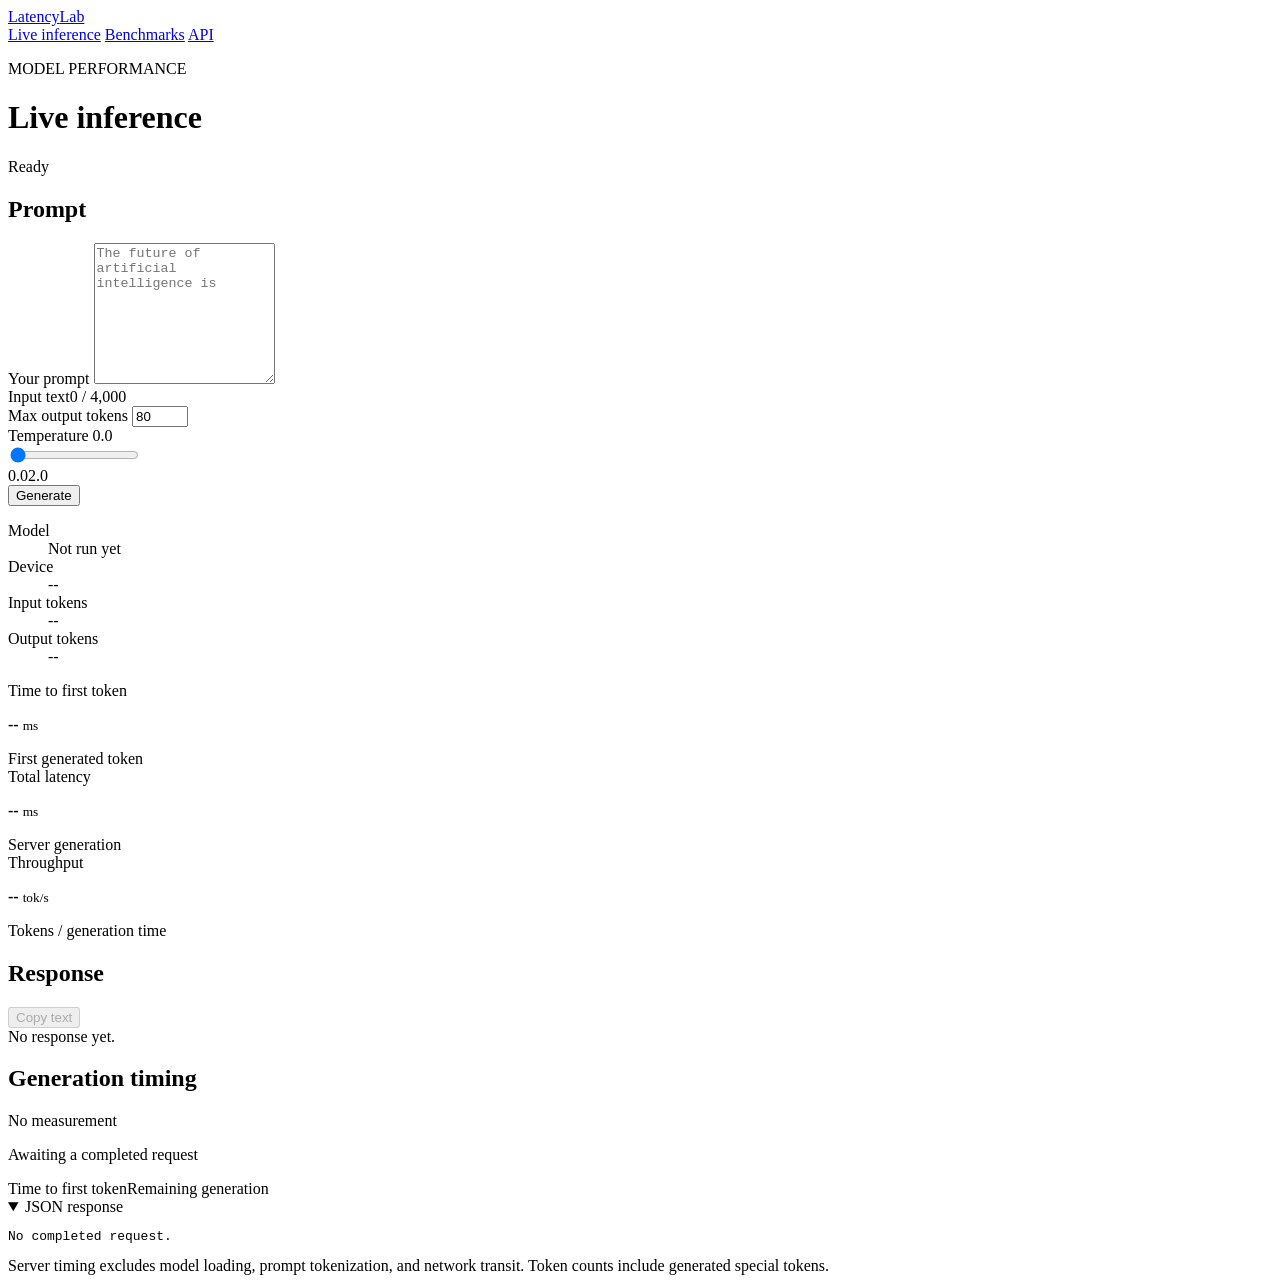
==== frontend/index.html @ ae30ed83 "Add live inference frontend and token-level latency metrics" ====
<!doctype html>
<html lang="en">
<head>
  <meta charset="utf-8">
  <meta name="viewport" content="width=device-width, initial-scale=1">
  <title>Latency Lab | Live Inference</title>
  <link rel="stylesheet" href="/static/styles.css">
  <script defer src="/assets/plotly.min.js"></script>
  <script defer src="/static/app.js"></script>
</head>
<body>
  <header class="topbar">
    <a class="brand" href="/">Latency<span>Lab</span></a>
    <nav aria-label="Main navigation">
      <a href="/" aria-current="page">Live inference</a>
      <a href="/benchmarks">Benchmarks</a>
      <a href="/docs">API</a>
    </nav>
  </header>
  <main>
    <div class="page-heading">
      <div><p class="eyebrow">MODEL PERFORMANCE</p><h1>Live inference</h1></div>
      <span id="status" class="status" role="status">Ready</span>
    </div>
    <div class="workspace">
      <section class="input-section" aria-labelledby="prompt-heading">
        <h2 id="prompt-heading">Prompt</h2>
        <form id="prompt-form">
          <label class="sr-only" for="prompt">Your prompt</label>
          <textarea id="prompt" name="prompt" rows="9" maxlength="4000" required
            placeholder="The future of artificial intelligence is" spellcheck="true"></textarea>
          <div class="input-meta"><span>Input text</span><span id="character-count">0 / 4,000</span></div>
          <div class="settings">
            <div class="setting-row">
              <label for="max-tokens">Max output tokens</label>
              <input id="max-tokens" type="number" min="1" max="256" step="1" value="80" required>
            </div>
            <div class="setting-row">
              <label for="temperature">Temperature</label>
              <output id="temperature-value" for="temperature">0.0</output>
            </div>
            <input id="temperature" type="range" min="0" max="2" step="0.1" value="0">
            <div class="range-labels"><span>0.0</span><span>2.0</span></div>
          </div>
          <button class="primary" id="submit" type="submit">Generate</button>
          <p id="error" class="error" role="alert" hidden></p>
        </form>
        <dl class="model-info">
          <div><dt>Model</dt><dd id="model-name">Not run yet</dd></div>
          <div><dt>Device</dt><dd id="device">--</dd></div>
          <div><dt>Input tokens</dt><dd id="input-tokens">--</dd></div>
          <div><dt>Output tokens</dt><dd id="output-tokens">--</dd></div>
        </dl>
      </section>
      <div class="results-section">
        <section class="metrics" aria-label="Generation metrics">
          <div class="metric"><span>Time to first token</span><p><strong id="ttft">--</strong> <small>ms</small></p><span class="metric-note">First generated token</span></div>
          <div class="metric"><span>Total latency</span><p><strong id="total-latency">--</strong> <small>ms</small></p><span class="metric-note">Server generation</span></div>
          <div class="metric"><span>Throughput</span><p><strong id="throughput">--</strong> <small>tok/s</small></p><span class="metric-note">Tokens / generation time</span></div>
        </section>
        <section class="response-section" aria-labelledby="response-heading">
          <div class="section-heading"><h2 id="response-heading">Response</h2><button id="copy" class="secondary" type="button" disabled>Copy text</button></div>
          <div id="response" class="response-text" aria-busy="false"><span class="placeholder">No response yet.</span></div>
        </section>
        <section class="timing-section" aria-labelledby="timing-heading">
          <div class="section-heading"><h2 id="timing-heading">Generation timing</h2><span id="timing-total" class="subtle">No measurement</span></div>
          <div id="timing-chart" role="img" aria-label="No generation timing measured yet"><p class="chart-empty">Awaiting a completed request</p></div>
          <div class="chart-legend"><span><i class="key first"></i>Time to first token</span><span><i class="key remaining"></i>Remaining generation</span></div>
        </section>
        <details class="json-section" open>
          <summary>JSON response</summary>
          <pre id="json-response">No completed request.</pre>
        </details>
      </div>
    </div>
    <footer>Server timing excludes model loading, prompt tokenization, and network transit. Token counts include generated special tokens.</footer>
  </main>
</body>
</html>
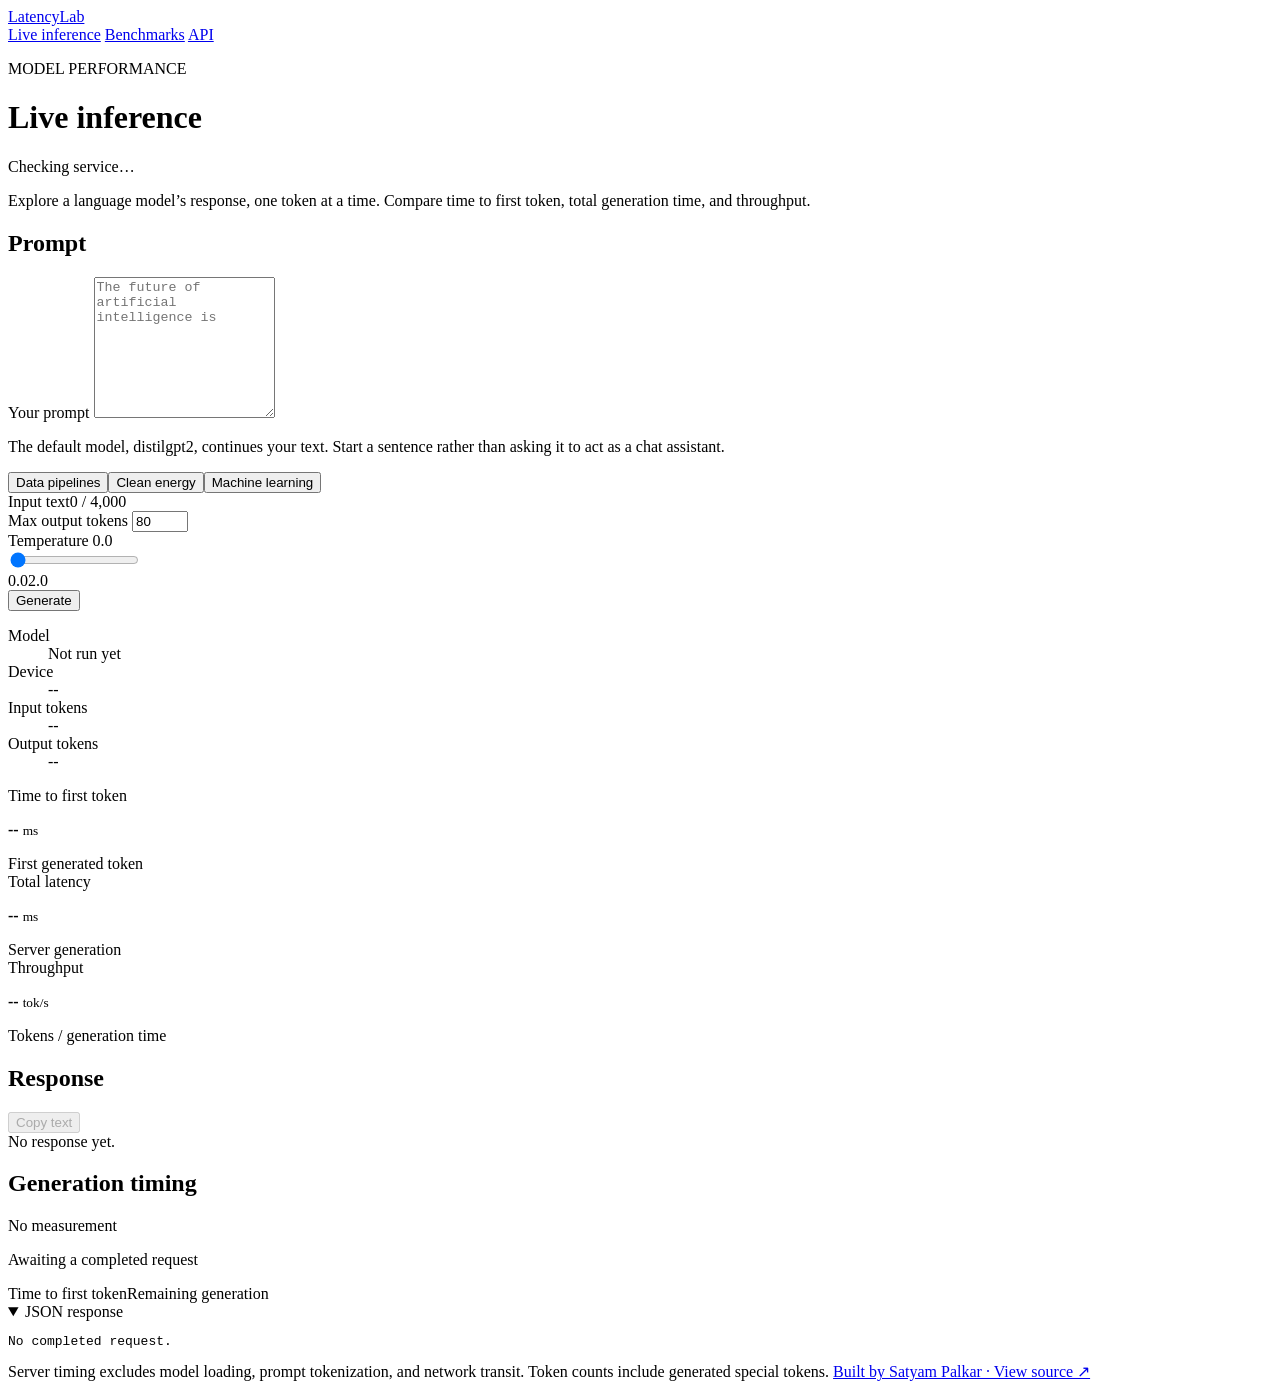
==== commit 264dcd3f: "Prepare Latency Lab for live deployment" ====
--- a/frontend/index.html
+++ b/frontend/index.html
@@ -4,6 +4,8 @@
   <meta charset="utf-8">
   <meta name="viewport" content="width=device-width, initial-scale=1">
   <title>Latency Lab | Live Inference</title>
+  <link rel="icon" href="/static/favicon.svg" type="image/svg+xml">
+  <meta name="description" content="Explore live language-model inference, token streaming, and measured generation latency. A project by Satyam Palkar.">
   <link rel="stylesheet" href="/static/styles.css">
   <script defer src="/assets/plotly.min.js"></script>
   <script defer src="/static/app.js"></script>
@@ -20,8 +22,9 @@
   <main>
     <div class="page-heading">
       <div><p class="eyebrow">MODEL PERFORMANCE</p><h1>Live inference</h1></div>
-      <span id="status" class="status" role="status">Ready</span>
+      <span id="status" class="status" role="status">Checking service…</span>
     </div>
+    <p class="page-intro">Explore a language model’s response, one token at a time. Compare time to first token, total generation time, and throughput.</p>
     <div class="workspace">
       <section class="input-section" aria-labelledby="prompt-heading">
         <h2 id="prompt-heading">Prompt</h2>
@@ -29,6 +32,8 @@
           <label class="sr-only" for="prompt">Your prompt</label>
           <textarea id="prompt" name="prompt" rows="9" maxlength="4000" required
             placeholder="The future of artificial intelligence is" spellcheck="true"></textarea>
+          <p class="prompt-hint">The default model, distilgpt2, continues your text. Start a sentence rather than asking it to act as a chat assistant.</p>
+          <div class="presets" aria-label="Example prompts"><button type="button" data-prompt="A good data pipeline should">Data pipelines</button><button type="button" data-prompt="The future of clean energy is">Clean energy</button><button type="button" data-prompt="Machine learning works by">Machine learning</button></div>
           <div class="input-meta"><span>Input text</span><span id="character-count">0 / 4,000</span></div>
           <div class="settings">
             <div class="setting-row">
@@ -42,7 +47,7 @@
             <input id="temperature" type="range" min="0" max="2" step="0.1" value="0">
             <div class="range-labels"><span>0.0</span><span>2.0</span></div>
           </div>
-          <button class="primary" id="submit" type="submit">Generate</button>
+          <div class="run-controls"><button class="primary" id="submit" type="submit">Generate</button><button class="secondary" id="cancel" type="button" hidden>Stop</button></div>
           <p id="error" class="error" role="alert" hidden></p>
         </form>
         <dl class="model-info">
@@ -73,7 +78,7 @@
         </details>
       </div>
     </div>
-    <footer>Server timing excludes model loading, prompt tokenization, and network transit. Token counts include generated special tokens.</footer>
+    <footer>Server timing excludes model loading, prompt tokenization, and network transit. Token counts include generated special tokens. <a href="https://github.com/SatyamPalkar/Latency-Fine-Tuning" target="_blank" rel="noopener noreferrer">Built by Satyam Palkar · View source ↗</a></footer>
   </main>
 </body>
 </html>
